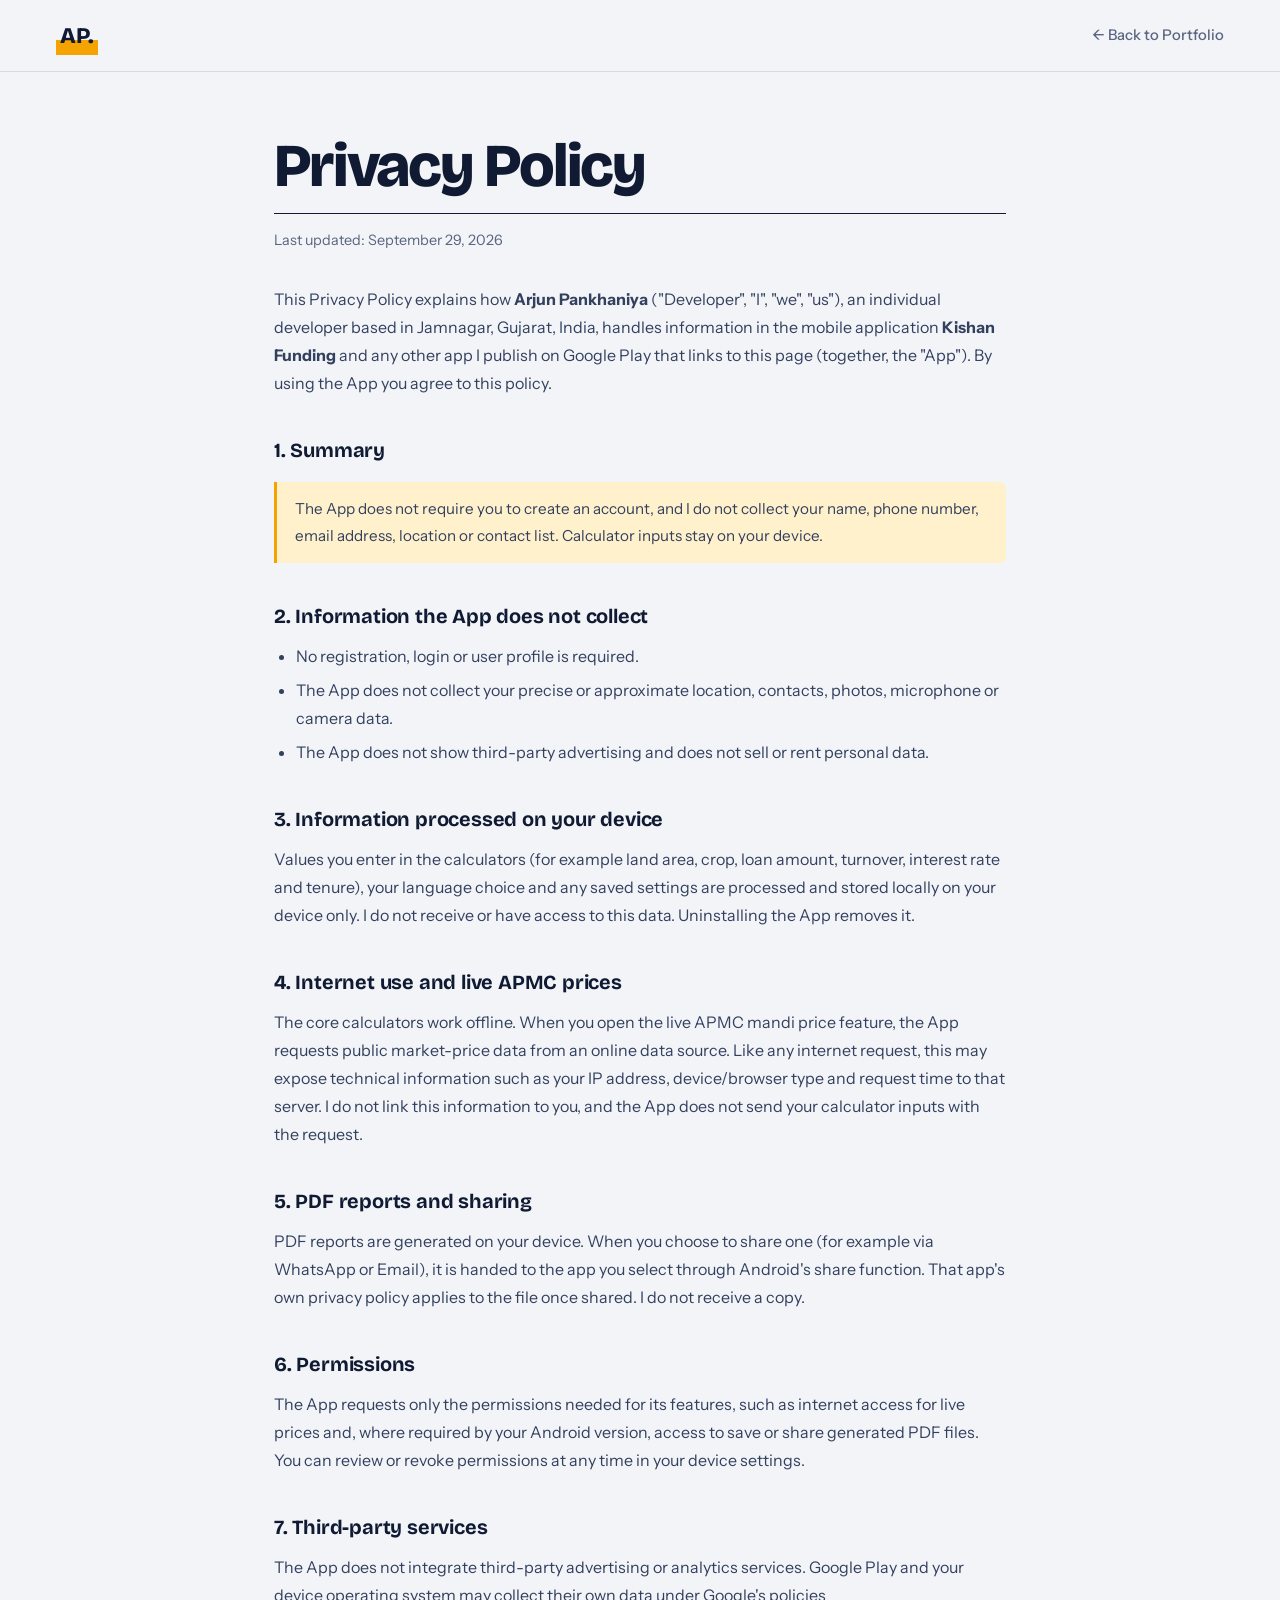
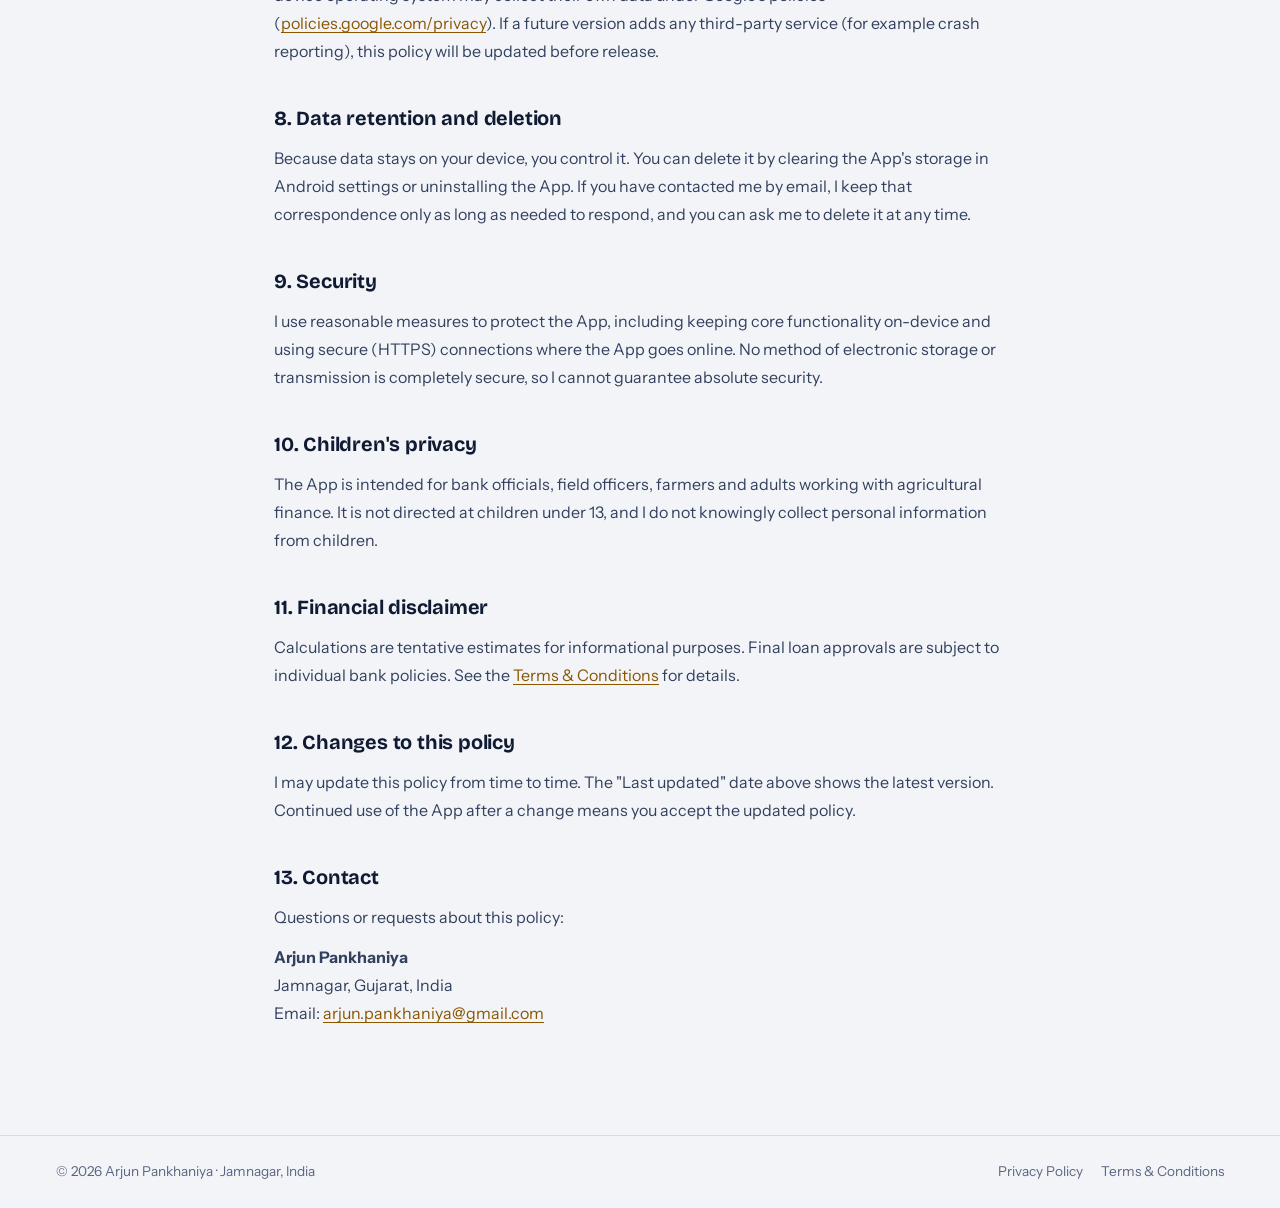
==== privacy-policy.html @ f4527328 "UPDATE PORTFOLIO" ====
<!DOCTYPE html>
<html lang="en">
<head>
<meta charset="UTF-8">
<meta name="viewport" content="width=device-width, initial-scale=1.0">
<title>Privacy Policy — Arjun Pankhaniya</title>
<meta name="description" content="Privacy Policy for Kishan Funding and other apps by Arjun Pankhaniya.">
<meta name="robots" content="index,follow">
<link rel="icon" href="assets/img/favicon.ico">
<link rel="preconnect" href="https://fonts.googleapis.com">
<link href="https://fonts.googleapis.com/css2?family=Bricolage+Grotesque:opsz,wght@12..96,300;500;700;800&family=Instrument+Sans:wght@400;500;600&display=swap" rel="stylesheet">
<link rel="stylesheet" href="assets/css/legal.css">
</head>
<body>
<div class="lnav"><a href="index.html" class="logo" style="text-decoration:none">AP.</a><a href="index.html" class="back">← Back to Portfolio</a></div>
<main class="lwrap">
<h1>Privacy Policy</h1>
<p class="upd">Last updated: September 29, 2026</p>

<p>This Privacy Policy explains how <strong>Arjun Pankhaniya</strong> ("Developer", "I", "we", "us"), an individual developer based in Jamnagar, Gujarat, India, handles information in the mobile application <strong>Kishan Funding</strong> and any other app I publish on Google Play that links to this page (together, the "App"). By using the App you agree to this policy.</p>

<h2>1. Summary</h2>
<div class="box">The App does not require you to create an account, and I do not collect your name, phone number, email address, location or contact list. Calculator inputs stay on your device.</div>

<h2>2. Information the App does not collect</h2>
<ul>
  <li>No registration, login or user profile is required.</li>
  <li>The App does not collect your precise or approximate location, contacts, photos, microphone or camera data.</li>
  <li>The App does not show third-party advertising and does not sell or rent personal data.</li>
</ul>

<h2>3. Information processed on your device</h2>
<p>Values you enter in the calculators (for example land area, crop, loan amount, turnover, interest rate and tenure), your language choice and any saved settings are processed and stored locally on your device only. I do not receive or have access to this data. Uninstalling the App removes it.</p>

<h2>4. Internet use and live APMC prices</h2>
<p>The core calculators work offline. When you open the live APMC mandi price feature, the App requests public market-price data from an online data source. Like any internet request, this may expose technical information such as your IP address, device/browser type and request time to that server. I do not link this information to you, and the App does not send your calculator inputs with the request.</p>

<h2>5. PDF reports and sharing</h2>
<p>PDF reports are generated on your device. When you choose to share one (for example via WhatsApp or Email), it is handed to the app you select through Android's share function. That app's own privacy policy applies to the file once shared. I do not receive a copy.</p>

<h2>6. Permissions</h2>
<p>The App requests only the permissions needed for its features, such as internet access for live prices and, where required by your Android version, access to save or share generated PDF files. You can review or revoke permissions at any time in your device settings.</p>

<h2>7. Third-party services</h2>
<p>The App does not integrate third-party advertising or analytics services. Google Play and your device operating system may collect their own data under Google's policies (<a href="https://policies.google.com/privacy" target="_blank" rel="noopener">policies.google.com/privacy</a>). If a future version adds any third-party service (for example crash reporting), this policy will be updated before release.</p>

<h2>8. Data retention and deletion</h2>
<p>Because data stays on your device, you control it. You can delete it by clearing the App's storage in Android settings or uninstalling the App. If you have contacted me by email, I keep that correspondence only as long as needed to respond, and you can ask me to delete it at any time.</p>

<h2>9. Security</h2>
<p>I use reasonable measures to protect the App, including keeping core functionality on-device and using secure (HTTPS) connections where the App goes online. No method of electronic storage or transmission is completely secure, so I cannot guarantee absolute security.</p>

<h2>10. Children's privacy</h2>
<p>The App is intended for bank officials, field officers, farmers and adults working with agricultural finance. It is not directed at children under 13, and I do not knowingly collect personal information from children.</p>

<h2>11. Financial disclaimer</h2>
<p>Calculations are tentative estimates for informational purposes. Final loan approvals are subject to individual bank policies. See the <a href="terms-and-conditions.html">Terms &amp; Conditions</a> for details.</p>

<h2>12. Changes to this policy</h2>
<p>I may update this policy from time to time. The "Last updated" date above shows the latest version. Continued use of the App after a change means you accept the updated policy.</p>

<h2>13. Contact</h2>
<p>Questions or requests about this policy:</p>
<p><strong>Arjun Pankhaniya</strong><br>Jamnagar, Gujarat, India<br>Email: <a href="mailto:arjun.pankhaniya@gmail.com">arjun.pankhaniya@gmail.com</a></p>
</main>
<div class="lfoot"><span>© 2026 Arjun Pankhaniya · Jamnagar, India</span><div><a href="privacy-policy.html">Privacy Policy</a><a href="terms-and-conditions.html">Terms &amp; Conditions</a></div></div>
</body>
</html>
---- assets/css/legal.css ----
:root{--bg:#F2F4F8;--surface:#fff;--border:#D3DAE8;--ink:#101B33;--muted:#5A6580;--mari:#F4A300;--dark:#8A5600}
*,*::before,*::after{box-sizing:border-box;margin:0;padding:0}
body{background:var(--bg);color:var(--ink);font-family:'Instrument Sans','Segoe UI',sans-serif;line-height:1.75}
a{color:var(--dark);text-decoration:underline;text-underline-offset:3px}
.lnav{display:flex;justify-content:space-between;align-items:center;padding:16px 56px;border-bottom:1px solid var(--border);background:rgba(242,244,248,.92);position:sticky;top:0;backdrop-filter:blur(14px);z-index:10}
.lnav .logo{font-family:'Bricolage Grotesque',sans-serif;font-weight:800;font-size:1.4rem;letter-spacing:-.02em;color:var(--ink);text-decoration:none;background:linear-gradient(transparent 62%,var(--mari) 62%);padding:0 4px}
.lnav a.back{font-size:.92rem;font-weight:500;color:var(--muted);text-decoration:none}
.lwrap{max-width:780px;margin:0 auto;padding:64px 24px 96px}
h1{font-family:'Bricolage Grotesque',sans-serif;font-weight:800;font-size:clamp(2.4rem,6vw,3.8rem);letter-spacing:-.035em;line-height:1;padding-bottom:16px;border-bottom:1.5px solid var(--ink)}
.upd{color:var(--muted);font-size:.9rem;margin:14px 0 32px}
h2{font-family:'Bricolage Grotesque',sans-serif;font-size:1.25rem;font-weight:700;letter-spacing:-.01em;margin:36px 0 8px}
p{margin-bottom:12px;color:#33405e}
ul{margin:0 0 12px 22px;color:#33405e}li{margin-bottom:6px}
.box{padding:14px 18px;background:#FFF1CC;border-left:3px solid var(--mari);border-radius:0 6px 6px 0;margin:14px 0;font-size:.95rem;color:#33405e}
.lfoot{border-top:1px solid var(--border);padding:24px 56px;display:flex;justify-content:space-between;flex-wrap:wrap;gap:12px;font-size:.85rem;color:var(--muted)}
.lfoot a{margin-left:18px;color:var(--muted);text-decoration:none}.lfoot a:hover{color:var(--ink)}
:focus-visible{outline:2px solid var(--mari);outline-offset:3px}
@media(max-width:640px){.lnav,.lfoot{padding:14px 20px}}
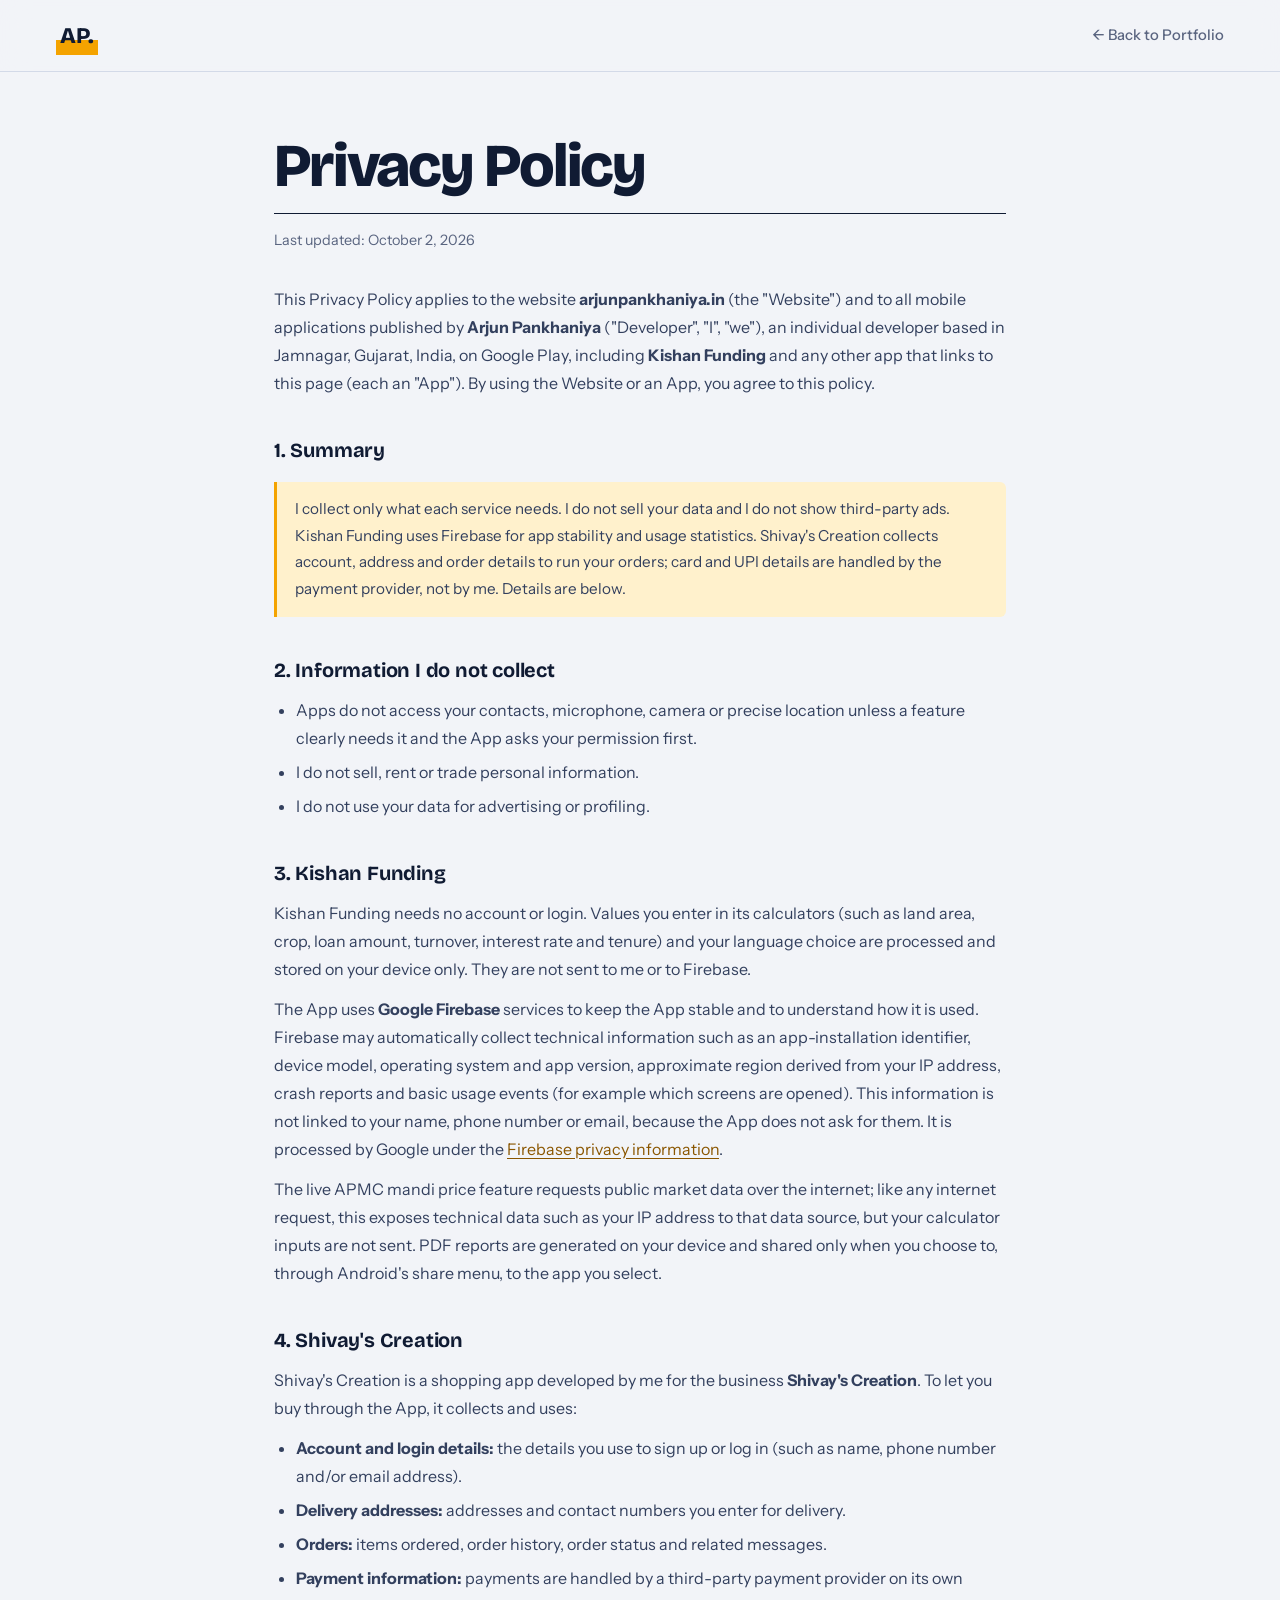
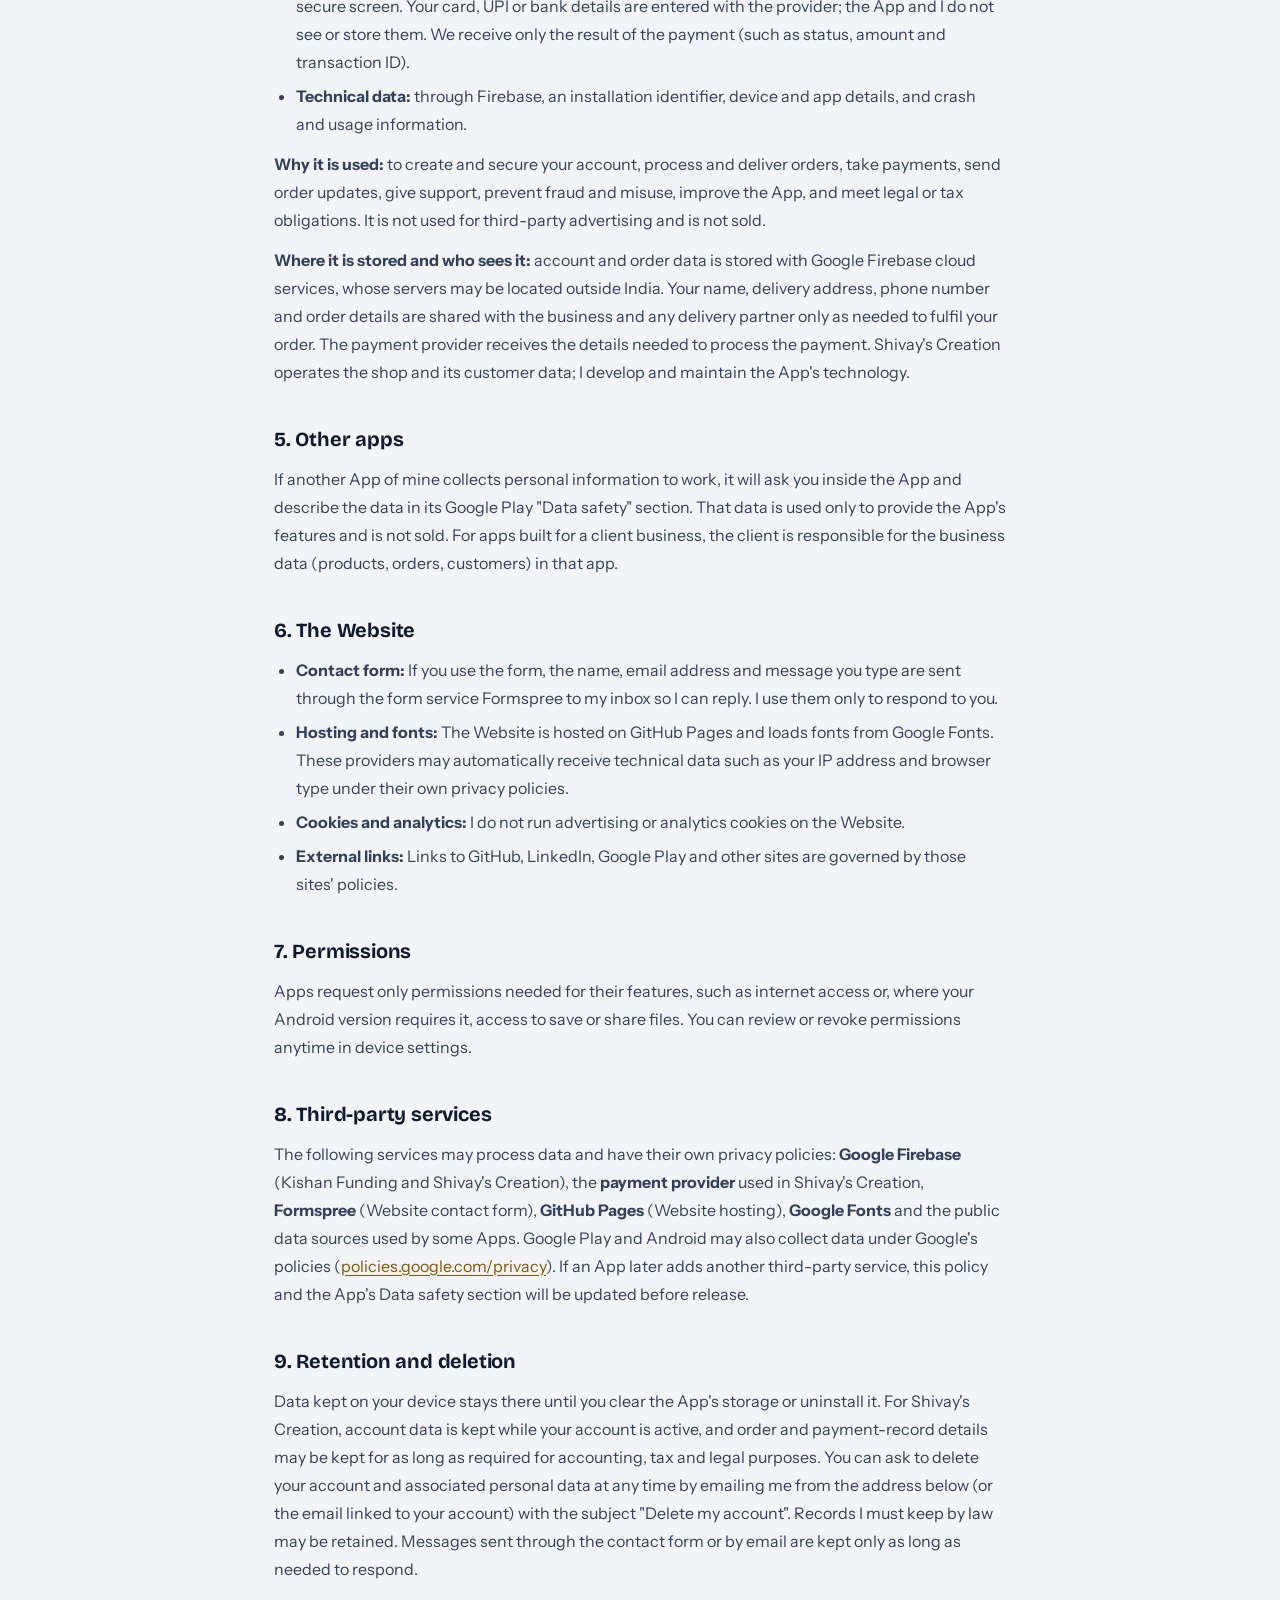
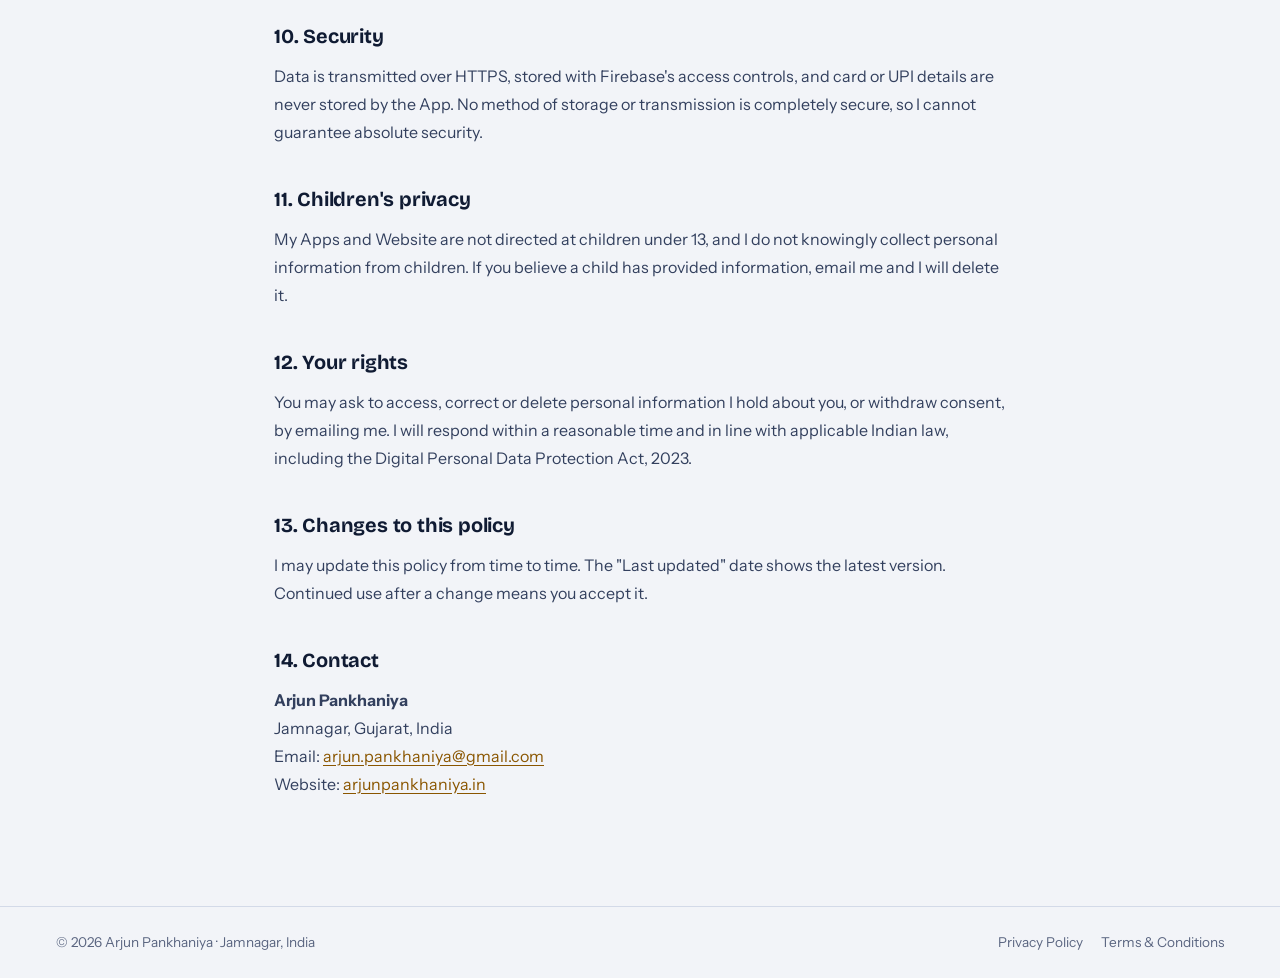
==== commit c4e84909: "update privacy policy , terms and conditions" ====
--- a/privacy-policy.html
+++ b/privacy-policy.html
@@ -4,7 +4,7 @@
 <meta charset="UTF-8">
 <meta name="viewport" content="width=device-width, initial-scale=1.0">
 <title>Privacy Policy — Arjun Pankhaniya</title>
-<meta name="description" content="Privacy Policy for Kishan Funding and other apps by Arjun Pankhaniya.">
+<meta name="description" content="Privacy Policy for the website and all apps by Arjun Pankhaniya.">
 <meta name="robots" content="index,follow">
 <link rel="icon" href="assets/img/favicon.ico">
 <link rel="preconnect" href="https://fonts.googleapis.com">
@@ -15,53 +15,70 @@
 <div class="lnav"><a href="index.html" class="logo" style="text-decoration:none">AP.</a><a href="index.html" class="back">← Back to Portfolio</a></div>
 <main class="lwrap">
 <h1>Privacy Policy</h1>
-<p class="upd">Last updated: September 29, 2026</p>
-
-<p>This Privacy Policy explains how <strong>Arjun Pankhaniya</strong> ("Developer", "I", "we", "us"), an individual developer based in Jamnagar, Gujarat, India, handles information in the mobile application <strong>Kishan Funding</strong> and any other app I publish on Google Play that links to this page (together, the "App"). By using the App you agree to this policy.</p>
+<p class="upd">Last updated: October 2, 2026</p>
+<p>This Privacy Policy applies to the website <strong>arjunpankhaniya.in</strong> (the "Website") and to all mobile applications published by <strong>Arjun Pankhaniya</strong> ("Developer", "I", "we"), an individual developer based in Jamnagar, Gujarat, India, on Google Play, including <strong>Kishan Funding</strong> and any other app that links to this page (each an "App"). By using the Website or an App, you agree to this policy.</p>
 
 <h2>1. Summary</h2>
-<div class="box">The App does not require you to create an account, and I do not collect your name, phone number, email address, location or contact list. Calculator inputs stay on your device.</div>
+<div class="box">I collect only what each service needs. I do not sell your data and I do not show third-party ads. Kishan Funding uses Firebase for app stability and usage statistics. Shivay's Creation collects account, address and order details to run your orders; card and UPI details are handled by the payment provider, not by me. Details are below.</div>
 
-<h2>2. Information the App does not collect</h2>
+<h2>2. Information I do not collect</h2>
 <ul>
-  <li>No registration, login or user profile is required.</li>
-  <li>The App does not collect your precise or approximate location, contacts, photos, microphone or camera data.</li>
-  <li>The App does not show third-party advertising and does not sell or rent personal data.</li>
+  <li>Apps do not access your contacts, microphone, camera or precise location unless a feature clearly needs it and the App asks your permission first.</li>
+  <li>I do not sell, rent or trade personal information.</li>
+  <li>I do not use your data for advertising or profiling.</li>
 </ul>
 
-<h2>3. Information processed on your device</h2>
-<p>Values you enter in the calculators (for example land area, crop, loan amount, turnover, interest rate and tenure), your language choice and any saved settings are processed and stored locally on your device only. I do not receive or have access to this data. Uninstalling the App removes it.</p>
+<h2>3. Kishan Funding</h2>
+<p>Kishan Funding needs no account or login. Values you enter in its calculators (such as land area, crop, loan amount, turnover, interest rate and tenure) and your language choice are processed and stored on your device only. They are not sent to me or to Firebase.</p>
+<p>The App uses <strong>Google Firebase</strong> services to keep the App stable and to understand how it is used. Firebase may automatically collect technical information such as an app-installation identifier, device model, operating system and app version, approximate region derived from your IP address, crash reports and basic usage events (for example which screens are opened). This information is not linked to your name, phone number or email, because the App does not ask for them. It is processed by Google under the <a href="https://firebase.google.com/support/privacy" target="_blank" rel="noopener">Firebase privacy information</a>.</p>
+<p>The live APMC mandi price feature requests public market data over the internet; like any internet request, this exposes technical data such as your IP address to that data source, but your calculator inputs are not sent. PDF reports are generated on your device and shared only when you choose to, through Android's share menu, to the app you select.</p>
 
-<h2>4. Internet use and live APMC prices</h2>
-<p>The core calculators work offline. When you open the live APMC mandi price feature, the App requests public market-price data from an online data source. Like any internet request, this may expose technical information such as your IP address, device/browser type and request time to that server. I do not link this information to you, and the App does not send your calculator inputs with the request.</p>
+<h2>4. Shivay's Creation</h2>
+<p>Shivay's Creation is a shopping app developed by me for the business <strong>Shivay's Creation</strong>. To let you buy through the App, it collects and uses:</p>
+<ul>
+  <li><strong>Account and login details:</strong> the details you use to sign up or log in (such as name, phone number and/or email address).</li>
+  <li><strong>Delivery addresses:</strong> addresses and contact numbers you enter for delivery.</li>
+  <li><strong>Orders:</strong> items ordered, order history, order status and related messages.</li>
+  <li><strong>Payment information:</strong> payments are handled by a third-party payment provider on its own secure screen. Your card, UPI or bank details are entered with the provider; the App and I do not see or store them. We receive only the result of the payment (such as status, amount and transaction ID).</li>
+  <li><strong>Technical data:</strong> through Firebase, an installation identifier, device and app details, and crash and usage information.</li>
+</ul>
+<p><strong>Why it is used:</strong> to create and secure your account, process and deliver orders, take payments, send order updates, give support, prevent fraud and misuse, improve the App, and meet legal or tax obligations. It is not used for third-party advertising and is not sold.</p>
+<p><strong>Where it is stored and who sees it:</strong> account and order data is stored with Google Firebase cloud services, whose servers may be located outside India. Your name, delivery address, phone number and order details are shared with the business and any delivery partner only as needed to fulfil your order. The payment provider receives the details needed to process the payment. Shivay's Creation operates the shop and its customer data; I develop and maintain the App's technology.</p>
 
-<h2>5. PDF reports and sharing</h2>
-<p>PDF reports are generated on your device. When you choose to share one (for example via WhatsApp or Email), it is handed to the app you select through Android's share function. That app's own privacy policy applies to the file once shared. I do not receive a copy.</p>
+<h2>5. Other apps</h2>
+<p>If another App of mine collects personal information to work, it will ask you inside the App and describe the data in its Google Play "Data safety" section. That data is used only to provide the App's features and is not sold. For apps built for a client business, the client is responsible for the business data (products, orders, customers) in that app.</p>
 
-<h2>6. Permissions</h2>
-<p>The App requests only the permissions needed for its features, such as internet access for live prices and, where required by your Android version, access to save or share generated PDF files. You can review or revoke permissions at any time in your device settings.</p>
+<h2>6. The Website</h2>
+<ul>
+  <li><strong>Contact form:</strong> If you use the form, the name, email address and message you type are sent through the form service Formspree to my inbox so I can reply. I use them only to respond to you.</li>
+  <li><strong>Hosting and fonts:</strong> The Website is hosted on GitHub Pages and loads fonts from Google Fonts. These providers may automatically receive technical data such as your IP address and browser type under their own privacy policies.</li>
+  <li><strong>Cookies and analytics:</strong> I do not run advertising or analytics cookies on the Website.</li>
+  <li><strong>External links:</strong> Links to GitHub, LinkedIn, Google Play and other sites are governed by those sites' policies.</li>
+</ul>
 
-<h2>7. Third-party services</h2>
-<p>The App does not integrate third-party advertising or analytics services. Google Play and your device operating system may collect their own data under Google's policies (<a href="https://policies.google.com/privacy" target="_blank" rel="noopener">policies.google.com/privacy</a>). If a future version adds any third-party service (for example crash reporting), this policy will be updated before release.</p>
+<h2>7. Permissions</h2>
+<p>Apps request only permissions needed for their features, such as internet access or, where your Android version requires it, access to save or share files. You can review or revoke permissions anytime in device settings.</p>
 
-<h2>8. Data retention and deletion</h2>
-<p>Because data stays on your device, you control it. You can delete it by clearing the App's storage in Android settings or uninstalling the App. If you have contacted me by email, I keep that correspondence only as long as needed to respond, and you can ask me to delete it at any time.</p>
+<h2>8. Third-party services</h2>
+<p>The following services may process data and have their own privacy policies: <strong>Google Firebase</strong> (Kishan Funding and Shivay's Creation), the <strong>payment provider</strong> used in Shivay's Creation, <strong>Formspree</strong> (Website contact form), <strong>GitHub Pages</strong> (Website hosting), <strong>Google Fonts</strong> and the public data sources used by some Apps. Google Play and Android may also collect data under Google's policies (<a href="https://policies.google.com/privacy" target="_blank" rel="noopener">policies.google.com/privacy</a>). If an App later adds another third-party service, this policy and the App's Data safety section will be updated before release.</p>
 
-<h2>9. Security</h2>
-<p>I use reasonable measures to protect the App, including keeping core functionality on-device and using secure (HTTPS) connections where the App goes online. No method of electronic storage or transmission is completely secure, so I cannot guarantee absolute security.</p>
+<h2>9. Retention and deletion</h2>
+<p>Data kept on your device stays there until you clear the App's storage or uninstall it. For Shivay's Creation, account data is kept while your account is active, and order and payment-record details may be kept for as long as required for accounting, tax and legal purposes. You can ask to delete your account and associated personal data at any time by emailing me from the address below (or the email linked to your account) with the subject "Delete my account". Records I must keep by law may be retained. Messages sent through the contact form or by email are kept only as long as needed to respond.</p>
 
-<h2>10. Children's privacy</h2>
-<p>The App is intended for bank officials, field officers, farmers and adults working with agricultural finance. It is not directed at children under 13, and I do not knowingly collect personal information from children.</p>
+<h2>10. Security</h2>
+<p>Data is transmitted over HTTPS, stored with Firebase's access controls, and card or UPI details are never stored by the App. No method of storage or transmission is completely secure, so I cannot guarantee absolute security.</p>
 
-<h2>11. Financial disclaimer</h2>
-<p>Calculations are tentative estimates for informational purposes. Final loan approvals are subject to individual bank policies. See the <a href="terms-and-conditions.html">Terms &amp; Conditions</a> for details.</p>
+<h2>11. Children's privacy</h2>
+<p>My Apps and Website are not directed at children under 13, and I do not knowingly collect personal information from children. If you believe a child has provided information, email me and I will delete it.</p>
 
-<h2>12. Changes to this policy</h2>
-<p>I may update this policy from time to time. The "Last updated" date above shows the latest version. Continued use of the App after a change means you accept the updated policy.</p>
+<h2>12. Your rights</h2>
+<p>You may ask to access, correct or delete personal information I hold about you, or withdraw consent, by emailing me. I will respond within a reasonable time and in line with applicable Indian law, including the Digital Personal Data Protection Act, 2023.</p>
 
-<h2>13. Contact</h2>
-<p>Questions or requests about this policy:</p>
-<p><strong>Arjun Pankhaniya</strong><br>Jamnagar, Gujarat, India<br>Email: <a href="mailto:arjun.pankhaniya@gmail.com">arjun.pankhaniya@gmail.com</a></p>
+<h2>13. Changes to this policy</h2>
+<p>I may update this policy from time to time. The "Last updated" date shows the latest version. Continued use after a change means you accept it.</p>
+
+<h2>14. Contact</h2>
+<p><strong>Arjun Pankhaniya</strong><br>Jamnagar, Gujarat, India<br>Email: <a href="mailto:arjun.pankhaniya@gmail.com">arjun.pankhaniya@gmail.com</a><br>Website: <a href="https://arjunpankhaniya.in">arjunpankhaniya.in</a></p>
 </main>
 <div class="lfoot"><span>© 2026 Arjun Pankhaniya · Jamnagar, India</span><div><a href="privacy-policy.html">Privacy Policy</a><a href="terms-and-conditions.html">Terms &amp; Conditions</a></div></div>
 </body>
